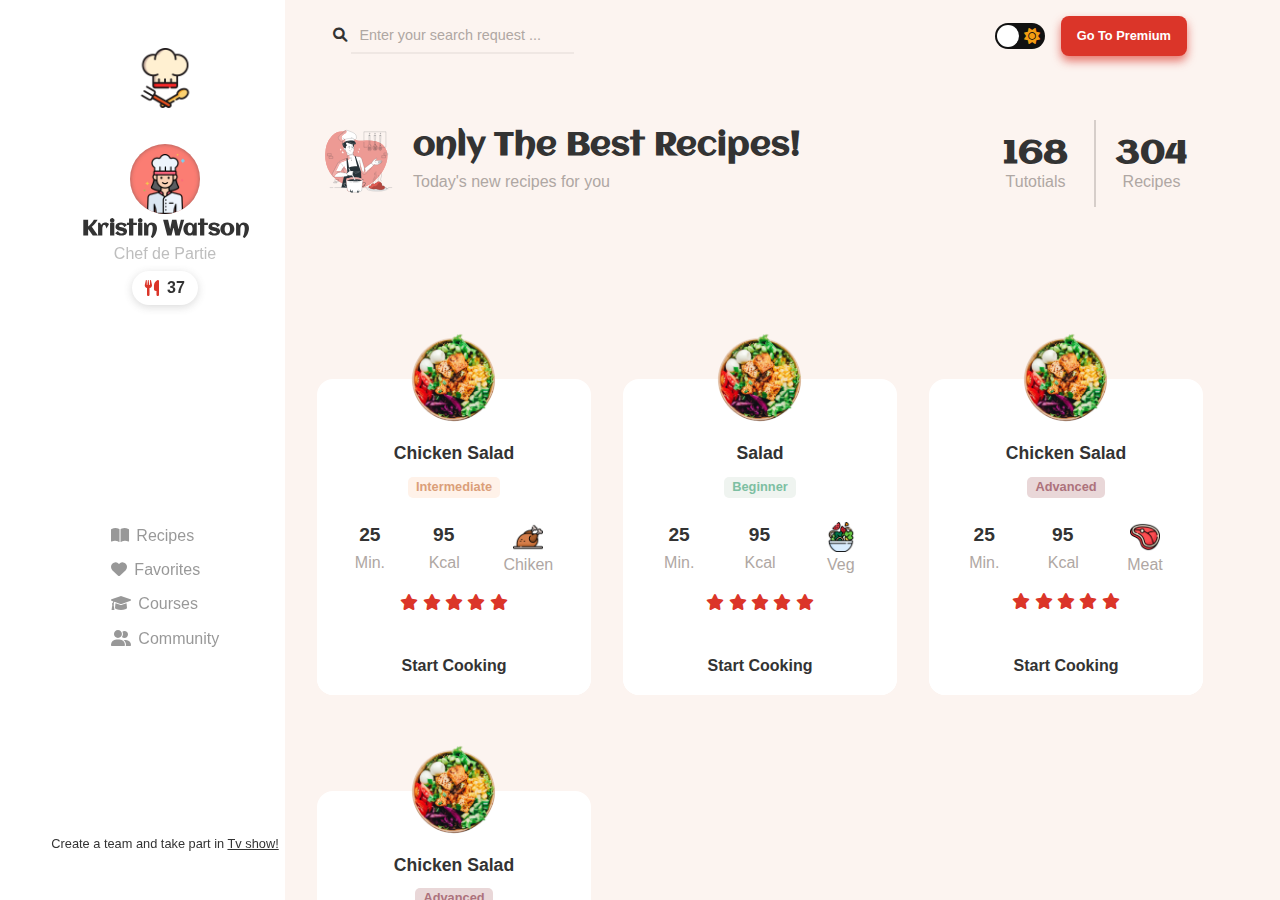
==== layout/index.html @ 3cec821c "Uploaded Files" ====
<!DOCTYPE html>
<html lang="en">
  <head>
    <meta charset="UTF-8" />
    <meta http-equiv="X-UA-Compatible" content="IE=edge" />
    <meta name="viewport" content="width=device-width, initial-scale=1.0" />
    <title>Foody</title>
    <!-- Style Link -->
    <link rel="stylesheet" href="./main.css" />
    <!-- <link rel="stylesheet" href="./css/main-style.css"> -->
    <!-- Top Icon -->
    <link rel="shrtcut icon" type="image/svg" href="./icons/top-logo.png" />
    <!-- Awesome Font -->
    <link rel="stylesheet" href="./css/all.min.css" />
    <!-- Normalize -->
    <link rel="stylesheet" href="./css/normalize.css" />
    <!-- Fonts -->
    <link rel="preconnect" href="https://fonts.googleapis.com" />
    <link rel="preconnect" href="https://fonts.gstatic.com" crossorigin />
    <link
      href="https://fonts.googleapis.com/css2?family=Aclonica&display=swap"
      rel="stylesheet"
    />
  </head>
  <body>
    <div class="container">
      <nav>
        <div class="nav-container">
          <div class="top">
            <div class="logo-content">
              <div class="logo">
                <img src="./icons/top-logo.png" alt="" />
              </div>
            </div>
            <div class="member">
              <div class="image">
                <img src="icons/chef.png" alt="" />
              </div>
              <div class="name">
                <h2>Kristin Watson</h2>
                <span>Chef de Partie</span>
              </div>
              <a href="#" class="cooked-box">
                <i class="fa-solid fa-utensils cooked-box-icon"></i>
                <span>37</span>
              </a>
            </div>
          </div>
          <div class="nav-links">
            <i class="fa-solid fa-bars bar"></i>
            <ul>
              <li>
                <a href="#">
                  <i class="fa-solid fa-book-open nav-icon"></i>
                  Recipes
                </a>
              </li>
              <li>
                <a href="#">
                  <i class="fa-solid fa-heart nav-icon"></i>
                  Favorites
                </a>
              </li>
              <li>
                <a href="#">
                  <i class="fa-solid fa-graduation-cap nav-icon"></i>
                  Courses
                </a>
              </li>
              <li>
                <a href="#">
                  <i class="fa-solid fa-user-group nav-icon"></i>
                  Community
                </a>
              </li>
            </ul>
          </div>
          <div class="team">
            <div class="images"></div>
            <p>Create a team and take part in <u>Tv show!</u></p>
          </div>
        </div>
      </nav>
      <section class="main-contents">
        <header>
          <form action="" class="search-box">
            <i class="fa-solid fa-magnifying-glass search-icon"></i>
            <input
              type="text"
              class="search-input"
              placeholder="Enter your search request ..."
            />
          </form>
          <div class="buttons">
            <div class="theme-btn">
              <input type="checkbox" id="themeBtn" class="check-box" />
              <label for="themeBtn" class="label">
                <i class="fa-solid fa-moon moon-icon"></i>
                <i class="fa-solid fa-sun sun-icon"></i>
                <div class="boll"></div>
              </label>
            </div>
            <div class="pro-button">
              <button>Go To Premium</button>
            </div>
          </div>
        </header>
        <div class="main-content">
          <div class="sub-header">
            <div class="right">
              <div class="image">
                <img src="./images/Chef-bro.svg" alt="" />
              </div>
              <div class="text">
                <h1>only The Best Recipes!</h1>
                <p>Today's new recipes for you</p>
              </div>
            </div>
            <div class="left">
              <div class="nums">
                <div class="num">
                  <h2>168</h2>
                  <span>Tutotials</span>
                </div>
                <div class="num">
                  <h2>304</h2>
                  <span>Recipes</span>
                </div>
              </div>
            </div>
          </div>
          <div class="cards">
            <!-- Card 1 -->
            <div class="card">
              <div class="food-image">
                <img src="./images/chiken.png" alt="" />
              </div>
              <h3>Chicken Salad</h3>
              <span class="level" data-level="intermediate">Intermediate</span>
              <div class="nums">
                <div class="hour">
                  <h3>25</h3>
                  <span>Min.</span>
                </div>
                <div class="kcal">
                  <h3>95</h3>
                  <span>Kcal</span>
                </div>
                <div class="type">
                  <div class="image" data-type="chiken">
                    <img src="./icons/type-icon/chicken.png" alt="" />
                  </div>
                  <span>Chiken</span>
                </div>
              </div>
              <div class="starts">
                <i class="fa-solid fa-star"></i>
                <i class="fa-solid fa-star"></i>
                <i class="fa-solid fa-star"></i>
                <i class="fa-solid fa-star"></i>
                <i class="fa-solid fa-star"></i>
              </div>
              <div class="btn">
                <button class="start-btn">Start Cooking</button>
              </div>
            </div>
            <!-- Card2 -->
            <div class="card">
              <div class="food-image">
                <img src="./images/chiken.png" alt="" />
              </div>
              <h3>Salad</h3>
              <span class="level" data-level="beginner">Beginner</span>
              <div class="nums">
                <div class="hour">
                  <h3>25</h3>
                  <span>Min.</span>
                </div>
                <div class="kcal">
                  <h3>95</h3>
                  <span>Kcal</span>
                </div>
                <div class="type">
                  <div class="image" data-type="veg">
                    <img src="./icons/type-icon/salad.png" alt="" />
                  </div>
                  <span>Veg</span>
                </div>
              </div>
              <div class="starts">
                <i class="fa-solid fa-star"></i>
                <i class="fa-solid fa-star"></i>
                <i class="fa-solid fa-star"></i>
                <i class="fa-solid fa-star"></i>
                <i class="fa-solid fa-star"></i>
              </div>
              <div class="btn">
                <button class="start-btn">Start Cooking</button>
              </div>
            </div>
            <div class="card">
              <div class="food-image">
                <img src="./images/chiken.png" alt="" />
              </div>
              <h3>Chicken Salad</h3>
              <span class="level" data-level="advanced">Advanced</span>
              <div class="nums">
                <div class="hour">
                  <h3>25</h3>
                  <span>Min.</span>
                </div>
                <div class="kcal">
                  <h3>95</h3>
                  <span>Kcal</span>
                </div>
                <div class="type">
                  <div class="image" data-type="meat">
                    <img src="./icons/type-icon/meat.png" alt="" />
                  </div>
                  <span>Meat</span>
                </div>
              </div>
              <div class="starts">
                <i class="fa-solid fa-star"></i>
                <i class="fa-solid fa-star"></i>
                <i class="fa-solid fa-star"></i>
                <i class="fa-solid fa-star"></i>
                <i class="fa-solid fa-star"></i>
              </div>
              <div class="btn">
                <button class="start-btn">Start Cooking</button>
              </div>
            </div>
            <div class="card">
              <div class="food-image">
                <img src="./images/chiken.png" alt="" />
              </div>
              <h3>Chicken Salad</h3>
              <span class="level" data-level="advanced">Advanced</span>
              <div class="nums">
                <div class="hour">
                  <h3>25</h3>
                  <span>Min.</span>
                </div>
                <div class="kcal">
                  <h3>95</h3>
                  <span>Kcal</span>
                </div>
                <div class="type">
                  <div class="image" data-type="meat">
                    <img src="./icons/type-icon/meat.png" alt="" />
                  </div>
                  <span>Meat</span>
                </div>
              </div>
              <div class="starts">
                <i class="fa-solid fa-star"></i>
                <i class="fa-solid fa-star"></i>
                <i class="fa-solid fa-star"></i>
                <i class="fa-solid fa-star"></i>
                <i class="fa-solid fa-star"></i>
              </div>
              <div class="btn">
                <button class="start-btn">Start Cooking</button>
              </div>
            </div>
          </div>
        </div>
      </section>
    </div>

    <!-- JavaScript -->
    <script src="./js/main.js"></script>
  </body>
</html>
---- layout/main.css ----
:root {
  --main-margin: 80px;
  --section-padding: 60px;
}

:root {
  --green: #7dbfa2;
  --dark-green: #7bbfa4;
  --green-text: #98b4a7;
  --green-background: #eff4f0;
  --red: #db3529;
  --red-text: #ad727c;
  --red-background: #e9d7d8;
  --yellow: #db9f79;
  --yellow-background: #fff2e9;
  --pink: #fb7d73;
  --main-background: #fcf4f0;
  --sub-text: #afa7a3;
}

h1,
h2 {
  font-family: "Aclonica", sans-serif;
}

* {
  -webkit-box-sizing: border-box;
  box-sizing: border-box;
  margin: 0;
  padding: 0;
}

html {
  scroll-behavior: smooth;
}

::-moz-selection {
  background-color: var(--pink);
  color: #fff;
}

::selection {
  background-color: var(--pink);
  color: #fff;
}

/* Start secroller Edit */
::-webkit-scrollbar {
  width: 12px;
}

::-webkit-scrollbar-thumb {
  background-color: var(--green-text);
}

/* End secroller Edit */
body {
  /* font-family: "Work Sans", sans-serif; */
  font-family: "Almarai", sans-serif;
  color: #333;
  background: -webkit-gradient(linear, left top, right top, color-stop(50%, #fff), color-stop(50%, var(--main-background)));
  background: linear-gradient(90deg, #fff 50%, var(--main-background) 50%);
}
@media (max-width: 820px) {
  body {
    background: unset;
    background-color: var(--main-background) !important;
  }
}

.container {
  padding-left: 15px;
  padding-right: 15px;
  margin-left: auto;
  margin-right: auto;
  display: -ms-grid !important;
  display: grid !important;
  -ms-grid-columns: 240px 1fr !important;
  grid-template-columns: 240px 1fr !important;
  width: 100vw;
  height: 100vh;
  overflow-x: hidden;
}
@media (max-width: 820px) {
  .container {
    -ms-grid-columns: 1fr !important;
    grid-template-columns: 1fr !important;
  }
}

/* Small */
@media (min-width: 768px) {
  .container {
    width: 820px;
  }
}
/* Medium */
@media (min-width: 992px) {
  .container {
    width: 970px;
  }
}
/* Large */
@media (min-width: 1200px) {
  .container {
    width: 1220px;
  }
}
nav {
  background-color: #fff;
}
@media (max-width: 820px) {
  nav {
    background-color: transparent;
  }
}
nav .nav-container {
  height: 100vh;
  width: 240px;
  display: -webkit-box;
  display: -ms-flexbox;
  display: flex;
  -webkit-box-pack: justify;
      -ms-flex-pack: justify;
          justify-content: space-between;
  -webkit-box-align: center;
      -ms-flex-align: center;
          align-items: center;
  -webkit-box-orient: vertical;
  -webkit-box-direction: normal;
      -ms-flex-direction: column;
          flex-direction: column;
  padding: 3rem 0;
  position: fixed;
  top: auto;
}
@media (max-width: 820px) {
  nav .nav-container {
    width: 100%;
    position: relative;
    -webkit-box-orient: horizontal;
    -webkit-box-direction: normal;
        -ms-flex-direction: row;
            flex-direction: row;
    height: auto;
    padding: 1rem 0;
  }
}
nav .nav-container .top {
  display: -webkit-box;
  display: -ms-flexbox;
  display: flex;
  -webkit-box-pack: center;
      -ms-flex-pack: center;
          justify-content: center;
  -webkit-box-align: center;
      -ms-flex-align: center;
          align-items: center;
  -webkit-box-orient: vertical;
  -webkit-box-direction: normal;
      -ms-flex-direction: column;
          flex-direction: column;
}
@media (max-width: 820px) {
  nav .nav-container .top {
    -webkit-box-orient: horizontal;
    -webkit-box-direction: normal;
        -ms-flex-direction: row;
            flex-direction: row;
  }
}
nav .nav-container .top .logo-content {
  display: -webkit-box;
  display: -ms-flexbox;
  display: flex;
  -webkit-box-pack: justify;
      -ms-flex-pack: justify;
          justify-content: space-between;
  -webkit-box-align: center;
      -ms-flex-align: center;
          align-items: center;
}
nav .nav-container .top .logo-content .logo img {
  width: 60px;
}
nav .nav-container .top .member {
  margin: 2rem 0;
  display: -webkit-box;
  display: -ms-flexbox;
  display: flex;
  -webkit-box-pack: center;
      -ms-flex-pack: center;
          justify-content: center;
  -webkit-box-align: center;
      -ms-flex-align: center;
          align-items: center;
  -webkit-box-orient: vertical;
  -webkit-box-direction: normal;
      -ms-flex-direction: column;
          flex-direction: column;
}
@media (max-width: 820px) {
  nav .nav-container .top .member {
    -webkit-box-orient: horizontal;
    -webkit-box-direction: normal;
        -ms-flex-direction: row;
            flex-direction: row;
    margin: 0 1rem;
  }
}
nav .nav-container .top .member .image {
  width: 70px;
  height: 70px;
  border-radius: 50%;
  background-color: var(--pink);
  display: -webkit-box;
  display: -ms-flexbox;
  display: flex;
  -webkit-box-pack: center;
      -ms-flex-pack: center;
          justify-content: center;
  -webkit-box-align: end;
      -ms-flex-align: end;
          align-items: flex-end;
  overflow: hidden;
  -webkit-box-shadow: 0 0 4px #41414180 inset;
          box-shadow: 0 0 4px #41414180 inset;
}
@media (max-width: 820px) {
  nav .nav-container .top .member .image {
    width: 50px;
    height: 50px;
    margin: 0 1rem;
  }
}
nav .nav-container .top .member .image img {
  width: 60px;
  height: 60px;
}
@media (max-width: 820px) {
  nav .nav-container .top .member .image img {
    width: 40px;
    height: 40px;
  }
}
nav .nav-container .top .member .name {
  text-align: center;
}
nav .nav-container .top .member .name h2 {
  font-size: 1.3rem;
  margin: 0.2rem 0;
}
@media (max-width: 820px) {
  nav .nav-container .top .member .name h2 {
    font-size: 0.8rem;
    white-space: nowrap;
  }
}
nav .nav-container .top .member .name span {
  color: #bebebe;
}
@media (max-width: 820px) {
  nav .nav-container .top .member .name span {
    font-size: 0.7rem;
  }
}
nav .nav-container .top .member .cooked-box {
  display: -webkit-box;
  display: -ms-flexbox;
  display: flex;
  -webkit-box-pack: center;
      -ms-flex-pack: center;
          justify-content: center;
  -webkit-box-align: center;
      -ms-flex-align: center;
          align-items: center;
  margin-top: 0.5rem;
  padding: 0.5rem 0.8rem;
  border-radius: 50px;
  background-color: #fff;
  text-decoration: none;
  color: #333;
  -webkit-box-shadow: 0px 2px 8px rgba(68, 68, 68, 0.2);
          box-shadow: 0px 2px 8px rgba(68, 68, 68, 0.2);
}
@media (max-width: 820px) {
  nav .nav-container .top .member .cooked-box {
    display: none;
  }
}
nav .nav-container .top .member .cooked-box .cooked-box-icon {
  color: var(--red);
  margin-right: 0.5rem;
  font-size: 1rem;
}
nav .nav-container .top .member .cooked-box span {
  font-weight: 600;
}
nav .nav-container .nav-links .bar {
  display: none;
  font-size: 1.5rem;
  cursor: pointer;
}
@media (max-width: 820px) {
  nav .nav-container .nav-links .bar {
    display: block;
  }
}
nav .nav-container .nav-links .bar.active + ul {
  display: block;
}
nav .nav-container .nav-links ul {
  list-style: none;
}
@media (max-width: 820px) {
  nav .nav-container .nav-links ul {
    display: none;
    position: absolute;
    background-color: #fff;
    padding: 1rem;
    width: 100%;
    left: 50%;
    -webkit-transform: translateX(-50%);
            transform: translateX(-50%);
    z-index: 10;
    top: 96px;
    text-align: center;
    border-radius: 1rem;
  }
}
nav .nav-container .nav-links ul li {
  margin: 1rem 0;
}
@media (max-width: 820px) {
  nav .nav-container .nav-links ul li {
    padding: 1rem;
  }
}
nav .nav-container .nav-links ul li a {
  opacity: 0.5;
  color: #333;
  text-decoration: none;
  -webkit-transition: 0.3s;
  transition: 0.3s;
  white-space: nowrap;
}
nav .nav-container .nav-links ul li a .nav-icon {
  margin-right: 0.2rem;
  font-size: 1rem;
}
nav .nav-container .nav-links ul li:hover a {
  opacity: 1;
}
nav .nav-container .nav-links ul li:hover a .nav-icon {
  color: var(--red);
}
nav .nav-container .team p {
  font-size: 0.8rem;
  text-align: center;
}
@media (max-width: 820px) {
  nav .nav-container .team p {
    display: none;
  }
}

.main-contents {
  background-color: var(--main-background);
  padding: 0 2rem;
}
@media (max-width: 820px) {
  .main-contents {
    padding: 0;
  }
}
.main-contents header {
  display: -webkit-box;
  display: -ms-flexbox;
  display: flex;
  -webkit-box-pack: justify;
      -ms-flex-pack: justify;
          justify-content: space-between;
  -webkit-box-align: center;
      -ms-flex-align: center;
          align-items: center;
  -ms-flex-wrap: wrap;
      flex-wrap: wrap;
  padding: 1rem;
}
@media (max-width: 820px) {
  .main-contents header {
    -webkit-box-pack: center;
        -ms-flex-pack: center;
            justify-content: center;
  }
}
@media (max-width: 820px) {
  .main-contents header form {
    margin: 1rem 0;
  }
}
.main-contents header form .search-icon {
  color: #333;
  font-size: 0.9rem;
}
.main-contents header form .search-input {
  background-color: transparent;
  padding: 0.5rem;
  border: none;
  border-bottom: 2px solid #efe7e3;
}
.main-contents header form .search-input:focus {
  outline: none;
}
.main-contents header form .search-input::-webkit-input-placeholder {
  color: var(--sub-text);
  font-size: 0.9rem;
}
.main-contents header form .search-input::-moz-placeholder {
  color: var(--sub-text);
  font-size: 0.9rem;
}
.main-contents header form .search-input:-ms-input-placeholder {
  color: var(--sub-text);
  font-size: 0.9rem;
}
.main-contents header form .search-input::-ms-input-placeholder {
  color: var(--sub-text);
  font-size: 0.9rem;
}
.main-contents header form .search-input::placeholder {
  color: var(--sub-text);
  font-size: 0.9rem;
}
.main-contents header .buttons {
  display: -webkit-box;
  display: -ms-flexbox;
  display: flex;
  -webkit-box-align: center;
      -ms-flex-align: center;
          align-items: center;
  -webkit-box-pack: center;
      -ms-flex-pack: center;
          justify-content: center;
}
.main-contents header .buttons .theme-btn .check-box {
  opacity: 0;
  position: absolute;
}
.main-contents header .buttons .theme-btn .label {
  position: relative;
  background-color: #111;
  display: -webkit-box;
  display: -ms-flexbox;
  display: flex;
  -webkit-box-align: center;
      -ms-flex-align: center;
          align-items: center;
  -webkit-box-pack: justify;
      -ms-flex-pack: justify;
          justify-content: space-between;
  border-radius: 50px;
  padding: 5px;
  height: 26px;
  width: 50px;
  margin: 0 1rem;
}
.main-contents header .buttons .theme-btn .label .moon-icon {
  color: #f1c40f;
}
.main-contents header .buttons .theme-btn .label .sun-icon {
  color: #f39c12;
}
.main-contents header .buttons .theme-btn .label .boll {
  background-color: #fff;
  height: 22px;
  width: 22px;
  position: absolute;
  top: 2px;
  left: 2px;
  border-radius: 50%;
  -webkit-transition: -webkit-transform 0.2s linear;
  transition: -webkit-transform 0.2s linear;
  transition: transform 0.2s linear;
  transition: transform 0.2s linear, -webkit-transform 0.2s linear;
  cursor: pointer;
}
.main-contents header .buttons .theme-btn .label .boll.checked {
  -webkit-transform: translateX(24px) !important;
          transform: translateX(24px) !important;
}
.main-contents header .buttons .pro-button button {
  background-color: var(--red);
  color: #fff;
  font-weight: 600;
  font-size: 0.8rem;
  padding: 0.8rem 1rem;
  border: none;
  border-radius: 0.5rem;
  cursor: pointer;
  -webkit-box-shadow: 0 5px 10px #db3529a8;
          box-shadow: 0 5px 10px #db3529a8;
}
.main-contents header .buttons .pro-button button:focus {
  outline: none;
}
.main-contents .main-content .sub-header {
  display: -webkit-box;
  display: -ms-flexbox;
  display: flex;
  -webkit-box-pack: justify;
      -ms-flex-pack: justify;
          justify-content: space-between;
  -webkit-box-align: center;
      -ms-flex-align: center;
          align-items: center;
  -ms-flex-wrap: wrap;
      flex-wrap: wrap;
  padding: 3rem 0;
}
@media (max-width: 820px) {
  .main-contents .main-content .sub-header {
    -webkit-box-pack: center;
        -ms-flex-pack: center;
            justify-content: center;
    -webkit-box-orient: vertical;
    -webkit-box-direction: normal;
        -ms-flex-direction: column;
            flex-direction: column;
  }
}
.main-contents .main-content .sub-header .right {
  display: -webkit-box;
  display: -ms-flexbox;
  display: flex;
  -webkit-box-align: center;
      -ms-flex-align: center;
          align-items: center;
  -ms-flex-wrap: wrap;
      flex-wrap: wrap;
}
@media (max-width: 820px) {
  .main-contents .main-content .sub-header .right {
    -webkit-box-orient: vertical;
    -webkit-box-direction: normal;
        -ms-flex-direction: column;
            flex-direction: column;
    -webkit-box-pack: center;
        -ms-flex-pack: center;
            justify-content: center;
    text-align: center;
  }
}
.main-contents .main-content .sub-header .right .image img {
  width: 80px;
  height: 80px;
}
.main-contents .main-content .sub-header .right .text {
  margin: 0 1rem;
}
@media (max-width: 820px) {
  .main-contents .main-content .sub-header .right .text {
    margin: 1rem;
  }
}
.main-contents .main-content .sub-header .right .text h1 {
  margin: 0;
}
.main-contents .main-content .sub-header .right .text p {
  margin: 0.5rem 0;
  color: var(--sub-text);
}
.main-contents .main-content .sub-header .left .nums {
  display: -webkit-box;
  display: -ms-flexbox;
  display: flex;
  -webkit-box-pack: center;
      -ms-flex-pack: center;
          justify-content: center;
  -webkit-box-align: center;
      -ms-flex-align: center;
          align-items: center;
  gap: 3rem;
  position: relative;
  padding: 1rem;
}
.main-contents .main-content .sub-header .left .nums:before {
  content: "";
  position: absolute;
  height: 100%;
  width: 1px;
  background-color: var(--sub-text);
  left: 50%;
  -webkit-transform: translateX(-50%);
          transform: translateX(-50%);
}
.main-contents .main-content .sub-header .left .nums .num {
  text-align: center;
}
.main-contents .main-content .sub-header .left .nums .num h2 {
  font-size: 2rem;
}
.main-contents .main-content .sub-header .left .nums .num span {
  color: var(--sub-text);
}
.main-contents .main-content .cards {
  display: -ms-grid;
  display: grid;
  grid-template-columns: repeat(auto-fill, minmax(250px, 1fr));
  gap: 2rem;
  padding: var(--section-padding) 0;
}
.main-contents .main-content .cards .card {
  position: relative;
  background-color: #fff;
  padding: 4rem 1rem 1rem;
  text-align: center;
  border-radius: 1rem;
  -webkit-transition: 0.3s;
  transition: 0.3s;
  margin-top: 4rem;
}
.main-contents .main-content .cards .card:hover {
  -webkit-transform: translateY(-10px);
          transform: translateY(-10px);
  -webkit-box-shadow: 0 20px 20px #db352928;
          box-shadow: 0 20px 20px #db352928;
}
.main-contents .main-content .cards .card .food-image {
  position: absolute;
  top: -60px;
  left: 50%;
  -webkit-transform: translateX(-50%);
          transform: translateX(-50%);
}
.main-contents .main-content .cards .card .food-image img {
  width: 120px;
  height: 120px;
}
.main-contents .main-content .cards .card h3 {
  font-size: 1.1rem;
}
.main-contents .main-content .cards .card .level {
  display: inline-block;
  padding: 0.2rem 0.5rem;
  border-radius: 5px;
  font-size: 0.8rem;
  font-weight: 600;
  margin: 0.8rem 0 1.5rem;
}
.main-contents .main-content .cards .card .level[data-level=beginner] {
  color: var(--green);
  background-color: var(--green-background);
}
.main-contents .main-content .cards .card .level[data-level=advanced] {
  color: var(--red-text);
  background-color: var(--red-background);
}
.main-contents .main-content .cards .card .level[data-level=intermediate] {
  color: var(--yellow);
  background-color: var(--yellow-background);
}
.main-contents .main-content .cards .card .nums {
  display: -webkit-box;
  display: -ms-flexbox;
  display: flex;
  -ms-flex-pack: distribute;
      justify-content: space-around;
  -webkit-box-align: center;
      -ms-flex-align: center;
          align-items: center;
}
.main-contents .main-content .cards .card .nums .hour h3,
.main-contents .main-content .cards .card .nums .kcal h3,
.main-contents .main-content .cards .card .nums .type h3 {
  font-size: 1.2rem;
  width: 30px;
  height: 30px;
}
.main-contents .main-content .cards .card .nums .hour span,
.main-contents .main-content .cards .card .nums .kcal span,
.main-contents .main-content .cards .card .nums .type span {
  display: inline-block;
  color: var(--sub-text);
}
.main-contents .main-content .cards .card .nums .type .image img {
  width: 30px;
}
.main-contents .main-content .cards .card .starts {
  margin: 1.2rem 0;
}
.main-contents .main-content .cards .card .starts i {
  color: var(--red);
}
.main-contents .main-content .cards .card .btn {
  position: relative;
  display: -webkit-box;
  display: -ms-flexbox;
  display: flex;
  -webkit-box-pack: center;
      -ms-flex-pack: center;
          justify-content: center;
  -webkit-box-align: center;
      -ms-flex-align: center;
          align-items: center;
  height: 3rem;
}
.main-contents .main-content .cards .card .btn .start-btn {
  position: absolute;
  background-color: #fff;
  width: calc(100% + 32px);
  height: 120%;
  border: none;
  bottom: -16px;
  color: #333;
  font-weight: 600;
  border-radius: 0 0 1rem 1rem;
  -webkit-transition: 0.3s;
  transition: 0.3s;
  cursor: pointer;
}
.main-contents .main-content .cards .card:hover .start-btn {
  background-color: var(--red);
  color: #fff;
}
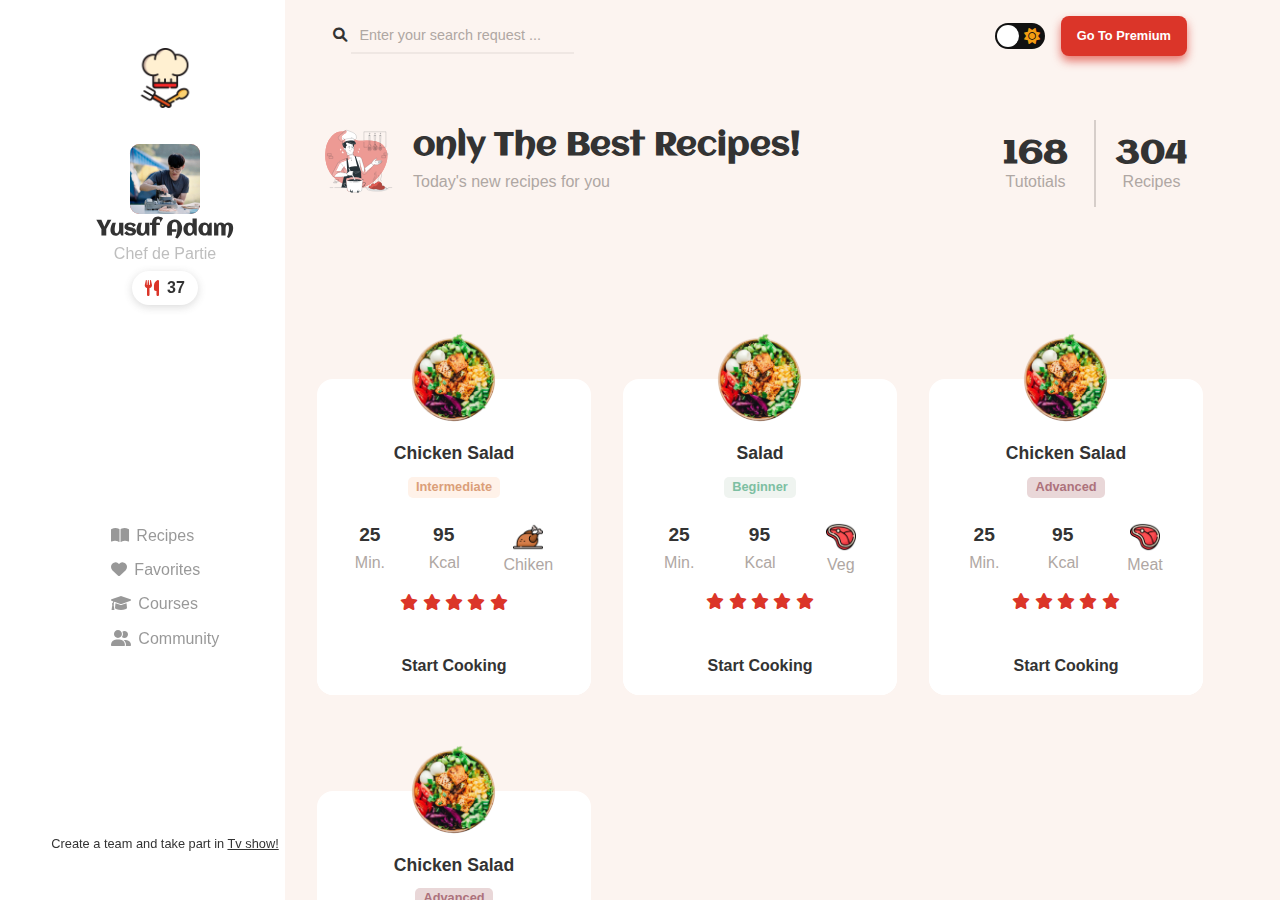
==== commit 8d73eca6: "Uploaded Files" ====
--- a/layout/index.html
+++ b/layout/index.html
@@ -23,250 +23,254 @@
     />
   </head>
   <body>
-    <div class="container">
-      <nav>
-        <div class="nav-container">
-          <div class="top">
-            <div class="logo-content">
-              <div class="logo">
-                <img src="./icons/top-logo.png" alt="" />
-              </div>
-            </div>
-            <div class="member">
-              <div class="image">
-                <img src="icons/chef.png" alt="" />
-              </div>
-              <div class="name">
-                <h2>Kristin Watson</h2>
-                <span>Chef de Partie</span>
-              </div>
-              <a href="#" class="cooked-box">
-                <i class="fa-solid fa-utensils cooked-box-icon"></i>
-                <span>37</span>
-              </a>
+    <div class="background-container">
+      <div class="home-container">
+        <nav>
+          <div class="nav-container">
+            <div class="top">
+              <div class="logo-content">
+                <a href="index.html" class="logo">
+                  <img src="./icons/top-logo.png" alt="" />
+                </a>
+              </div>
+              <div class="member">
+                <div class="image">
+                  <img src="images/member-page-img/cooker.jpg" alt="" />
+                </div>
+                <div class="name">
+                  <h2>Yusuf Adam</h2>
+                  <span>Chef de Partie</span>
+                </div>
+                <a href="#" class="cooked-box">
+                  <i class="fa-solid fa-utensils cooked-box-icon"></i>
+                  <span>37</span>
+                </a>
+              </div>
+            </div>
+            <div class="nav-links">
+              <i class="fa-solid fa-bars bar"></i>
+              <ul>
+                <li>
+                  <a href="member-page.html">
+                    <i class="fa-solid fa-book-open nav-icon"></i>
+                    Recipes
+                  </a>
+                </li>
+                <li>
+                  <a href="#">
+                    <i class="fa-solid fa-heart nav-icon"></i>
+                    Favorites
+                  </a>
+                </li>
+                <li>
+                  <a href="#">
+                    <i class="fa-solid fa-graduation-cap nav-icon"></i>
+                    Courses
+                  </a>
+                </li>
+                <li>
+                  <a href="#">
+                    <i class="fa-solid fa-user-group nav-icon"></i>
+                    Community
+                  </a>
+                </li>
+              </ul>
+            </div>
+            <div class="team">
+              <div class="images"></div>
+              <p>Create a team and take part in <u>Tv show!</u></p>
             </div>
           </div>
-          <div class="nav-links">
-            <i class="fa-solid fa-bars bar"></i>
-            <ul>
-              <li>
-                <a href="#">
-                  <i class="fa-solid fa-book-open nav-icon"></i>
-                  Recipes
-                </a>
-              </li>
-              <li>
-                <a href="#">
-                  <i class="fa-solid fa-heart nav-icon"></i>
-                  Favorites
-                </a>
-              </li>
-              <li>
-                <a href="#">
-                  <i class="fa-solid fa-graduation-cap nav-icon"></i>
-                  Courses
-                </a>
-              </li>
-              <li>
-                <a href="#">
-                  <i class="fa-solid fa-user-group nav-icon"></i>
-                  Community
-                </a>
-              </li>
-            </ul>
+        </nav>
+        <section class="main-contents">
+          <div class="header">
+            <form action="" class="search-box">
+              <i class="fa-solid fa-magnifying-glass search-icon"></i>
+              <input
+                type="text"
+                class="search-input"
+                placeholder="Enter your search request ..."
+              />
+            </form>
+            <div class="buttons">
+              <div class="theme-btn">
+                <input type="checkbox" id="themeBtn" class="check-box" />
+                <label for="themeBtn" class="label">
+                  <i class="fa-solid fa-moon moon-icon"></i>
+                  <i class="fa-solid fa-sun sun-icon"></i>
+                  <div class="boll"></div>
+                </label>
+              </div>
+              <div class="pro-button">
+                <button class="cta-button">Go To Premium</button>
+              </div>
+            </div>
           </div>
-          <div class="team">
-            <div class="images"></div>
-            <p>Create a team and take part in <u>Tv show!</u></p>
+          <div class="main-content">
+            <div class="sub-header">
+              <div class="right">
+                <div class="image">
+                  <img src="./images/Chef-bro.svg" alt="" />
+                </div>
+                <div class="text">
+                  <h1>only The Best Recipes!</h1>
+                  <p>Today's new recipes for you</p>
+                </div>
+              </div>
+              <div class="left">
+                <div class="nums">
+                  <div class="num">
+                    <h2>168</h2>
+                    <span>Tutotials</span>
+                  </div>
+                  <div class="num">
+                    <h2>304</h2>
+                    <span>Recipes</span>
+                  </div>
+                </div>
+              </div>
+            </div>
+            <div class="cards">
+              <!-- Card 1 -->
+              <div class="card">
+                <div class="food-image">
+                  <img src="./images/chiken.png" alt="" />
+                </div>
+                <h3>Chicken Salad</h3>
+                <span class="level" data-level="intermediate"
+                  >Intermediate</span
+                >
+                <div class="nums">
+                  <div class="hour">
+                    <h3>25</h3>
+                    <span>Min.</span>
+                  </div>
+                  <div class="kcal">
+                    <h3>95</h3>
+                    <span>Kcal</span>
+                  </div>
+                  <div class="type">
+                    <div class="image" data-type="chiken">
+                      <img src="./icons/type-icon/chicken.png" alt="" />
+                    </div>
+                    <span>Chiken</span>
+                  </div>
+                </div>
+                <div class="starts">
+                  <i class="fa-solid fa-star"></i>
+                  <i class="fa-solid fa-star"></i>
+                  <i class="fa-solid fa-star"></i>
+                  <i class="fa-solid fa-star"></i>
+                  <i class="fa-solid fa-star"></i>
+                </div>
+                <div class="btn">
+                  <button class="start-btn">Start Cooking</button>
+                </div>
+              </div>
+              <!-- Card2 -->
+              <div class="card">
+                <div class="food-image">
+                  <img src="./images/chiken.png" alt="" />
+                </div>
+                <h3>Salad</h3>
+                <span class="level" data-level="beginner">Beginner</span>
+                <div class="nums">
+                  <div class="hour">
+                    <h3>25</h3>
+                    <span>Min.</span>
+                  </div>
+                  <div class="kcal">
+                    <h3>95</h3>
+                    <span>Kcal</span>
+                  </div>
+                  <div class="type">
+                    <div class="image" data-type="veg">
+                      <img src="./icons/type-icon/meat.png" alt="" />
+                    </div>
+                    <span>Veg</span>
+                  </div>
+                </div>
+                <div class="starts">
+                  <i class="fa-solid fa-star"></i>
+                  <i class="fa-solid fa-star"></i>
+                  <i class="fa-solid fa-star"></i>
+                  <i class="fa-solid fa-star"></i>
+                  <i class="fa-solid fa-star"></i>
+                </div>
+                <div class="btn">
+                  <button class="start-btn">Start Cooking</button>
+                </div>
+              </div>
+              <div class="card">
+                <div class="food-image">
+                  <img src="./images/chiken.png" alt="" />
+                </div>
+                <h3>Chicken Salad</h3>
+                <span class="level" data-level="advanced">Advanced</span>
+                <div class="nums">
+                  <div class="hour">
+                    <h3>25</h3>
+                    <span>Min.</span>
+                  </div>
+                  <div class="kcal">
+                    <h3>95</h3>
+                    <span>Kcal</span>
+                  </div>
+                  <div class="type">
+                    <div class="image" data-type="meat">
+                      <img src="./icons/type-icon/meat.png" alt="" />
+                    </div>
+                    <span>Meat</span>
+                  </div>
+                </div>
+                <div class="starts">
+                  <i class="fa-solid fa-star"></i>
+                  <i class="fa-solid fa-star"></i>
+                  <i class="fa-solid fa-star"></i>
+                  <i class="fa-solid fa-star"></i>
+                  <i class="fa-solid fa-star"></i>
+                </div>
+                <div class="btn">
+                  <button class="start-btn">Start Cooking</button>
+                </div>
+              </div>
+              <div class="card">
+                <div class="food-image">
+                  <img src="./images/chiken.png" alt="" />
+                </div>
+                <h3>Chicken Salad</h3>
+                <span class="level" data-level="advanced">Advanced</span>
+                <div class="nums">
+                  <div class="hour">
+                    <h3>25</h3>
+                    <span>Min.</span>
+                  </div>
+                  <div class="kcal">
+                    <h3>95</h3>
+                    <span>Kcal</span>
+                  </div>
+                  <div class="type">
+                    <div class="image" data-type="meat">
+                      <img src="./icons/type-icon/meat.png" alt="" />
+                    </div>
+                    <span>Meat</span>
+                  </div>
+                </div>
+                <div class="starts">
+                  <i class="fa-solid fa-star"></i>
+                  <i class="fa-solid fa-star"></i>
+                  <i class="fa-solid fa-star"></i>
+                  <i class="fa-solid fa-star"></i>
+                  <i class="fa-solid fa-star"></i>
+                </div>
+                <div class="btn">
+                  <button class="start-btn">Start Cooking</button>
+                </div>
+              </div>
+            </div>
           </div>
-        </div>
-      </nav>
-      <section class="main-contents">
-        <header>
-          <form action="" class="search-box">
-            <i class="fa-solid fa-magnifying-glass search-icon"></i>
-            <input
-              type="text"
-              class="search-input"
-              placeholder="Enter your search request ..."
-            />
-          </form>
-          <div class="buttons">
-            <div class="theme-btn">
-              <input type="checkbox" id="themeBtn" class="check-box" />
-              <label for="themeBtn" class="label">
-                <i class="fa-solid fa-moon moon-icon"></i>
-                <i class="fa-solid fa-sun sun-icon"></i>
-                <div class="boll"></div>
-              </label>
-            </div>
-            <div class="pro-button">
-              <button>Go To Premium</button>
-            </div>
-          </div>
-        </header>
-        <div class="main-content">
-          <div class="sub-header">
-            <div class="right">
-              <div class="image">
-                <img src="./images/Chef-bro.svg" alt="" />
-              </div>
-              <div class="text">
-                <h1>only The Best Recipes!</h1>
-                <p>Today's new recipes for you</p>
-              </div>
-            </div>
-            <div class="left">
-              <div class="nums">
-                <div class="num">
-                  <h2>168</h2>
-                  <span>Tutotials</span>
-                </div>
-                <div class="num">
-                  <h2>304</h2>
-                  <span>Recipes</span>
-                </div>
-              </div>
-            </div>
-          </div>
-          <div class="cards">
-            <!-- Card 1 -->
-            <div class="card">
-              <div class="food-image">
-                <img src="./images/chiken.png" alt="" />
-              </div>
-              <h3>Chicken Salad</h3>
-              <span class="level" data-level="intermediate">Intermediate</span>
-              <div class="nums">
-                <div class="hour">
-                  <h3>25</h3>
-                  <span>Min.</span>
-                </div>
-                <div class="kcal">
-                  <h3>95</h3>
-                  <span>Kcal</span>
-                </div>
-                <div class="type">
-                  <div class="image" data-type="chiken">
-                    <img src="./icons/type-icon/chicken.png" alt="" />
-                  </div>
-                  <span>Chiken</span>
-                </div>
-              </div>
-              <div class="starts">
-                <i class="fa-solid fa-star"></i>
-                <i class="fa-solid fa-star"></i>
-                <i class="fa-solid fa-star"></i>
-                <i class="fa-solid fa-star"></i>
-                <i class="fa-solid fa-star"></i>
-              </div>
-              <div class="btn">
-                <button class="start-btn">Start Cooking</button>
-              </div>
-            </div>
-            <!-- Card2 -->
-            <div class="card">
-              <div class="food-image">
-                <img src="./images/chiken.png" alt="" />
-              </div>
-              <h3>Salad</h3>
-              <span class="level" data-level="beginner">Beginner</span>
-              <div class="nums">
-                <div class="hour">
-                  <h3>25</h3>
-                  <span>Min.</span>
-                </div>
-                <div class="kcal">
-                  <h3>95</h3>
-                  <span>Kcal</span>
-                </div>
-                <div class="type">
-                  <div class="image" data-type="veg">
-                    <img src="./icons/type-icon/salad.png" alt="" />
-                  </div>
-                  <span>Veg</span>
-                </div>
-              </div>
-              <div class="starts">
-                <i class="fa-solid fa-star"></i>
-                <i class="fa-solid fa-star"></i>
-                <i class="fa-solid fa-star"></i>
-                <i class="fa-solid fa-star"></i>
-                <i class="fa-solid fa-star"></i>
-              </div>
-              <div class="btn">
-                <button class="start-btn">Start Cooking</button>
-              </div>
-            </div>
-            <div class="card">
-              <div class="food-image">
-                <img src="./images/chiken.png" alt="" />
-              </div>
-              <h3>Chicken Salad</h3>
-              <span class="level" data-level="advanced">Advanced</span>
-              <div class="nums">
-                <div class="hour">
-                  <h3>25</h3>
-                  <span>Min.</span>
-                </div>
-                <div class="kcal">
-                  <h3>95</h3>
-                  <span>Kcal</span>
-                </div>
-                <div class="type">
-                  <div class="image" data-type="meat">
-                    <img src="./icons/type-icon/meat.png" alt="" />
-                  </div>
-                  <span>Meat</span>
-                </div>
-              </div>
-              <div class="starts">
-                <i class="fa-solid fa-star"></i>
-                <i class="fa-solid fa-star"></i>
-                <i class="fa-solid fa-star"></i>
-                <i class="fa-solid fa-star"></i>
-                <i class="fa-solid fa-star"></i>
-              </div>
-              <div class="btn">
-                <button class="start-btn">Start Cooking</button>
-              </div>
-            </div>
-            <div class="card">
-              <div class="food-image">
-                <img src="./images/chiken.png" alt="" />
-              </div>
-              <h3>Chicken Salad</h3>
-              <span class="level" data-level="advanced">Advanced</span>
-              <div class="nums">
-                <div class="hour">
-                  <h3>25</h3>
-                  <span>Min.</span>
-                </div>
-                <div class="kcal">
-                  <h3>95</h3>
-                  <span>Kcal</span>
-                </div>
-                <div class="type">
-                  <div class="image" data-type="meat">
-                    <img src="./icons/type-icon/meat.png" alt="" />
-                  </div>
-                  <span>Meat</span>
-                </div>
-              </div>
-              <div class="starts">
-                <i class="fa-solid fa-star"></i>
-                <i class="fa-solid fa-star"></i>
-                <i class="fa-solid fa-star"></i>
-                <i class="fa-solid fa-star"></i>
-                <i class="fa-solid fa-star"></i>
-              </div>
-              <div class="btn">
-                <button class="start-btn">Start Cooking</button>
-              </div>
-            </div>
-          </div>
-        </div>
-      </section>
+        </section>
+      </div>
     </div>
 
     <!-- JavaScript -->
--- a/layout/main.css
+++ b/layout/main.css
@@ -1,6 +1,264 @@
+@charset "UTF-8";
 :root {
   --main-margin: 80px;
   --section-padding: 60px;
+}
+
+header {
+  background-color: var(--main-background);
+  z-index: 10;
+}
+header .container {
+  display: -webkit-box;
+  display: -ms-flexbox;
+  display: flex;
+  -webkit-box-pack: justify;
+      -ms-flex-pack: justify;
+          justify-content: space-between;
+  -webkit-box-align: center;
+      -ms-flex-align: center;
+          align-items: center;
+  padding-top: 0.5rem;
+  padding-bottom: 0.5rem;
+  position: relative;
+}
+header .container .logo {
+  display: -webkit-box;
+  display: -ms-flexbox;
+  display: flex;
+  -webkit-box-pack: center;
+      -ms-flex-pack: center;
+          justify-content: center;
+  -webkit-box-align: center;
+      -ms-flex-align: center;
+          align-items: center;
+  text-decoration: none;
+  color: #333;
+}
+header .container .logo .image img {
+  width: 50px;
+}
+header .container nav {
+  display: -webkit-box;
+  display: -ms-flexbox;
+  display: flex;
+  -webkit-box-pack: center;
+      -ms-flex-pack: center;
+          justify-content: center;
+  -webkit-box-align: center;
+      -ms-flex-align: center;
+          align-items: center;
+  background-color: transparent;
+}
+@media (max-width: 991px) {
+  header .container nav {
+    -webkit-box-ordinal-group: 4;
+        -ms-flex-order: 3;
+            order: 3;
+  }
+}
+header .container nav .bar {
+  display: none;
+  font-size: 1.2rem;
+  cursor: pointer;
+}
+@media (max-width: 991px) {
+  header .container nav .bar {
+    display: block !important;
+  }
+}
+header .container nav ul {
+  display: -webkit-box;
+  display: -ms-flexbox;
+  display: flex;
+  list-style: none;
+  -webkit-box-align: center;
+      -ms-flex-align: center;
+          align-items: center;
+  z-index: 100;
+}
+@media (max-width: 991px) {
+  header .container nav ul {
+    display: none;
+    -webkit-box-align: unset;
+        -ms-flex-align: unset;
+            align-items: unset;
+  }
+  header .container nav ul.active {
+    display: -webkit-box;
+    display: -ms-flexbox;
+    display: flex;
+    position: absolute;
+    top: 100%;
+    left: 0;
+    width: 100%;
+    -webkit-box-orient: vertical;
+    -webkit-box-direction: normal;
+        -ms-flex-direction: column;
+            flex-direction: column;
+    background-color: #fff;
+    padding: 1rem;
+    -webkit-box-shadow: 2px 2px 10px #00000010;
+            box-shadow: 2px 2px 10px #00000010;
+    border-radius: 0.6rem;
+  }
+}
+header .container nav ul form.search-box {
+  display: -webkit-box;
+  display: -ms-flexbox;
+  display: flex;
+  -webkit-box-pack: center;
+      -ms-flex-pack: center;
+          justify-content: center;
+  -webkit-box-align: center;
+      -ms-flex-align: center;
+          align-items: center;
+  border: 2px dashed var(--sub-text);
+  border-radius: 0.6rem;
+  margin: 0 2rem;
+  width: -webkit-fit-content;
+  width: -moz-fit-content;
+  width: fit-content;
+  height: -webkit-fit-content;
+  height: -moz-fit-content;
+  height: fit-content;
+}
+@media (max-width: 991px) {
+  header .container nav ul form.search-box {
+    margin: 1rem auto;
+  }
+}
+header .container nav ul form.search-box i.search-icon {
+  color: #333;
+  margin: 0 0.5rem;
+}
+header .container nav ul form.search-box input.search-input {
+  border: none;
+  border-radius: 0.4rem;
+  padding: 0.5rem;
+  background-color: transparent;
+}
+header .container nav ul form.search-box input.search-input::-webkit-input-placeholder {
+  color: var(--sub-text);
+}
+header .container nav ul form.search-box input.search-input::-moz-placeholder {
+  color: var(--sub-text);
+}
+header .container nav ul form.search-box input.search-input:-ms-input-placeholder {
+  color: var(--sub-text);
+}
+header .container nav ul form.search-box input.search-input::-ms-input-placeholder {
+  color: var(--sub-text);
+}
+header .container nav ul form.search-box input.search-input::placeholder {
+  color: var(--sub-text);
+}
+header .container nav ul form.search-box input.search-input:focus {
+  outline: none;
+}
+header .container nav ul li {
+  padding: 1rem;
+  position: relative;
+  white-space: nowrap;
+}
+header .container nav ul li:hover ul {
+  display: block;
+}
+header .container nav ul li a {
+  display: -webkit-box;
+  display: -ms-flexbox;
+  display: flex;
+  -webkit-box-align: center;
+      -ms-flex-align: center;
+          align-items: center;
+  text-decoration: none;
+  color: #333;
+  font-weight: 600;
+  -webkit-transition: 0.3s;
+  transition: 0.3s;
+}
+header .container nav ul li a .nav-icon {
+  width: 23px;
+  margin: 0 0.2rem;
+}
+header .container nav ul li:hover > a {
+  color: var(--red);
+}
+header .container nav ul li i {
+  font-size: 1.2rem;
+  margin: 0 0.2rem;
+}
+header .container nav ul li ul {
+  position: absolute;
+  display: none;
+  background-color: #fff;
+  padding: 1rem;
+  top: 100%;
+  left: 0;
+  min-width: 100%;
+  border-radius: 0.6rem;
+  -webkit-box-shadow: 2px 2px 10px #00000010;
+          box-shadow: 2px 2px 10px #00000010;
+}
+header .container nav ul li ul li {
+  padding: 0.5rem 1rem;
+}
+header .container .member {
+  display: -webkit-box;
+  display: -ms-flexbox;
+  display: flex;
+  -webkit-box-align: center;
+      -ms-flex-align: center;
+          align-items: center;
+  -webkit-box-orient: horizontal;
+  -webkit-box-direction: normal;
+      -ms-flex-direction: row;
+          flex-direction: row;
+  cursor: pointer;
+}
+@media (max-width: 991px) {
+  header .container .member {
+    -webkit-box-ordinal-group: 3;
+        -ms-flex-order: 2;
+            order: 2;
+  }
+}
+header .container .member:hover .member-nav ul {
+  display: block;
+}
+header .container .member .image img {
+  width: 40px;
+}
+header .container .member .member-nav {
+  position: relative;
+}
+header .container .member .member-nav i {
+  font-size: 1.2rem;
+}
+header .container .member .member-nav ul {
+  background-color: #fff;
+  position: absolute;
+  right: 0;
+  top: calc(100% + 0.8rem);
+  white-space: nowrap;
+  list-style: none;
+  padding: 1rem;
+  border-radius: 0.8rem;
+  text-align: center;
+  -webkit-box-shadow: 2px 2px 10px #00000010;
+          box-shadow: 2px 2px 10px #00000010;
+  display: none;
+}
+header .container .member .member-nav ul li {
+  padding: 0.5rem;
+  font-weight: 600;
+}
+header .container .member .member-nav ul li a {
+  text-decoration: none;
+  color: #333;
+}
+header .container .member .member-nav ul li:hover > a {
+  color: var(--red);
 }
 
 :root {
@@ -23,6 +281,22 @@
   font-family: "Aclonica", sans-serif;
 }
 
+.cta-button {
+  background-color: var(--red);
+  color: #fff;
+  font-weight: 600;
+  font-size: 0.8rem;
+  padding: 0.8rem 1rem;
+  border: none;
+  border-radius: 0.5rem;
+  cursor: pointer;
+  -webkit-box-shadow: 0 5px 10px #db3529a8;
+          box-shadow: 0 5px 10px #db3529a8;
+}
+.cta-button:focus {
+  outline: none;
+}
+
 * {
   -webkit-box-sizing: border-box;
   box-sizing: border-box;
@@ -58,17 +332,34 @@
   /* font-family: "Work Sans", sans-serif; */
   font-family: "Almarai", sans-serif;
   color: #333;
-  background: -webkit-gradient(linear, left top, right top, color-stop(50%, #fff), color-stop(50%, var(--main-background)));
-  background: linear-gradient(90deg, #fff 50%, var(--main-background) 50%);
-}
-@media (max-width: 820px) {
-  body {
-    background: unset;
-    background-color: var(--main-background) !important;
-  }
 }
 
 .container {
+  padding-left: 15px;
+  padding-right: 15px;
+  margin-left: auto;
+  margin-right: auto;
+}
+
+/* Small */
+@media (min-width: 768px) {
+  .container {
+    width: 750px;
+  }
+}
+/* Medium */
+@media (min-width: 992px) {
+  .container {
+    width: 970px;
+  }
+}
+/* Large */
+@media (min-width: 1200px) {
+  .container {
+    width: 1220px;
+  }
+}
+.home-container {
   padding-left: 15px;
   padding-right: 15px;
   margin-left: auto;
@@ -80,32 +371,43 @@
   width: 100vw;
   height: 100vh;
   overflow-x: hidden;
-}
-@media (max-width: 820px) {
-  .container {
+  /* Small */
+  /* Medium */
+  /* Large */
+}
+@media (max-width: 820px) {
+  .home-container {
     -ms-grid-columns: 1fr !important;
     grid-template-columns: 1fr !important;
   }
 }
-
-/* Small */
 @media (min-width: 768px) {
-  .container {
+  .home-container {
     width: 820px;
   }
 }
-/* Medium */
 @media (min-width: 992px) {
-  .container {
+  .home-container {
     width: 970px;
   }
 }
-/* Large */
 @media (min-width: 1200px) {
-  .container {
+  .home-container {
     width: 1220px;
   }
 }
+
+.background-container {
+  background: -webkit-gradient(linear, left top, right top, color-stop(50%, #fff), color-stop(50%, var(--main-background)));
+  background: linear-gradient(90deg, #fff 50%, var(--main-background) 50%);
+}
+@media (max-width: 820px) {
+  .background-container {
+    background: unset;
+    background-color: var(--main-background) !important;
+  }
+}
+
 nav {
   background-color: #fff;
 }
@@ -211,7 +513,7 @@
 nav .nav-container .top .member .image {
   width: 70px;
   height: 70px;
-  border-radius: 50%;
+  border-radius: 0.6rem;
   background-color: var(--pink);
   display: -webkit-box;
   display: -ms-flexbox;
@@ -234,14 +536,8 @@
   }
 }
 nav .nav-container .top .member .image img {
-  width: 60px;
-  height: 60px;
-}
-@media (max-width: 820px) {
-  nav .nav-container .top .member .image img {
-    width: 40px;
-    height: 40px;
-  }
+  width: 100%;
+  height: 100%;
 }
 nav .nav-container .top .member .name {
   text-align: center;
@@ -373,7 +669,7 @@
     padding: 0;
   }
 }
-.main-contents header {
+.main-contents .header {
   display: -webkit-box;
   display: -ms-flexbox;
   display: flex;
@@ -388,66 +684,66 @@
   padding: 1rem;
 }
 @media (max-width: 820px) {
-  .main-contents header {
+  .main-contents .header {
     -webkit-box-pack: center;
         -ms-flex-pack: center;
             justify-content: center;
   }
 }
 @media (max-width: 820px) {
-  .main-contents header form {
+  .main-contents .header form.search-box {
     margin: 1rem 0;
   }
 }
-.main-contents header form .search-icon {
+.main-contents .header form.search-box .search-icon {
   color: #333;
   font-size: 0.9rem;
 }
-.main-contents header form .search-input {
+.main-contents .header form.search-box .search-input {
   background-color: transparent;
   padding: 0.5rem;
   border: none;
   border-bottom: 2px solid #efe7e3;
 }
-.main-contents header form .search-input:focus {
+.main-contents .header form.search-box .search-input:focus {
   outline: none;
 }
-.main-contents header form .search-input::-webkit-input-placeholder {
+.main-contents .header form.search-box .search-input::-webkit-input-placeholder {
   color: var(--sub-text);
   font-size: 0.9rem;
 }
-.main-contents header form .search-input::-moz-placeholder {
+.main-contents .header form.search-box .search-input::-moz-placeholder {
   color: var(--sub-text);
   font-size: 0.9rem;
 }
-.main-contents header form .search-input:-ms-input-placeholder {
+.main-contents .header form.search-box .search-input:-ms-input-placeholder {
   color: var(--sub-text);
   font-size: 0.9rem;
 }
-.main-contents header form .search-input::-ms-input-placeholder {
+.main-contents .header form.search-box .search-input::-ms-input-placeholder {
   color: var(--sub-text);
   font-size: 0.9rem;
 }
-.main-contents header form .search-input::placeholder {
+.main-contents .header form.search-box .search-input::placeholder {
   color: var(--sub-text);
   font-size: 0.9rem;
 }
-.main-contents header .buttons {
-  display: -webkit-box;
-  display: -ms-flexbox;
-  display: flex;
-  -webkit-box-align: center;
-      -ms-flex-align: center;
-          align-items: center;
-  -webkit-box-pack: center;
-      -ms-flex-pack: center;
-          justify-content: center;
-}
-.main-contents header .buttons .theme-btn .check-box {
+.main-contents .header .buttons {
+  display: -webkit-box;
+  display: -ms-flexbox;
+  display: flex;
+  -webkit-box-align: center;
+      -ms-flex-align: center;
+          align-items: center;
+  -webkit-box-pack: center;
+      -ms-flex-pack: center;
+          justify-content: center;
+}
+.main-contents .header .buttons .theme-btn .check-box {
   opacity: 0;
   position: absolute;
 }
-.main-contents header .buttons .theme-btn .label {
+.main-contents .header .buttons .theme-btn .label {
   position: relative;
   background-color: #111;
   display: -webkit-box;
@@ -465,13 +761,13 @@
   width: 50px;
   margin: 0 1rem;
 }
-.main-contents header .buttons .theme-btn .label .moon-icon {
+.main-contents .header .buttons .theme-btn .label .moon-icon {
   color: #f1c40f;
 }
-.main-contents header .buttons .theme-btn .label .sun-icon {
+.main-contents .header .buttons .theme-btn .label .sun-icon {
   color: #f39c12;
 }
-.main-contents header .buttons .theme-btn .label .boll {
+.main-contents .header .buttons .theme-btn .label .boll {
   background-color: #fff;
   height: 22px;
   width: 22px;
@@ -485,24 +781,9 @@
   transition: transform 0.2s linear, -webkit-transform 0.2s linear;
   cursor: pointer;
 }
-.main-contents header .buttons .theme-btn .label .boll.checked {
+.main-contents .header .buttons .theme-btn .label .boll.checked {
   -webkit-transform: translateX(24px) !important;
           transform: translateX(24px) !important;
-}
-.main-contents header .buttons .pro-button button {
-  background-color: var(--red);
-  color: #fff;
-  font-weight: 600;
-  font-size: 0.8rem;
-  padding: 0.8rem 1rem;
-  border: none;
-  border-radius: 0.5rem;
-  cursor: pointer;
-  -webkit-box-shadow: 0 5px 10px #db3529a8;
-          box-shadow: 0 5px 10px #db3529a8;
-}
-.main-contents header .buttons .pro-button button:focus {
-  outline: none;
 }
 .main-contents .main-content .sub-header {
   display: -webkit-box;
@@ -722,4 +1003,789 @@
 .main-contents .main-content .cards .card:hover .start-btn {
   background-color: var(--red);
   color: #fff;
+}
+
+.landing .landing-image img {
+  width: 100%;
+  height: 220px;
+  -o-object-fit: cover;
+     object-fit: cover;
+}
+
+.container .social-media {
+  display: -webkit-box;
+  display: -ms-flexbox;
+  display: flex;
+  -webkit-box-align: center;
+      -ms-flex-align: center;
+          align-items: center;
+  -webkit-box-pack: end;
+      -ms-flex-pack: end;
+          justify-content: flex-end;
+  gap: 1rem;
+}
+@media (max-width: 991px) {
+  .container .social-media {
+    -webkit-box-pack: justify;
+        -ms-flex-pack: justify;
+            justify-content: space-between;
+  }
+}
+.container .social-media ul.fivoret {
+  display: -webkit-box;
+  display: -ms-flexbox;
+  display: flex;
+  -webkit-box-align: center;
+      -ms-flex-align: center;
+          align-items: center;
+  -webkit-box-pack: end;
+      -ms-flex-pack: end;
+          justify-content: flex-end;
+  list-style: none;
+  border: 2px solid #ebebeb;
+  border-radius: 0.8rem;
+}
+.container .social-media ul.fivoret button {
+  position: relative;
+  display: -webkit-box;
+  display: -ms-flexbox;
+  display: flex;
+  -webkit-box-align: center;
+      -ms-flex-align: center;
+          align-items: center;
+  -webkit-box-pack: center;
+      -ms-flex-pack: center;
+          justify-content: center;
+  width: 50px;
+  height: 50px;
+  text-decoration: none;
+  padding: 0.8rem;
+  background-color: transparent;
+  border: none;
+  cursor: pointer;
+}
+.container .social-media ul.fivoret button:focus {
+  outline: none;
+}
+.container .social-media ul.fivoret button:hover {
+  background-color: var(--main-background);
+}
+.container .social-media ul.fivoret button.fivoret {
+  border-radius: 0.6rem;
+}
+.container .social-media ul.fivoret button.fivoret:hover .social-icon {
+  color: var(--red);
+}
+.container .social-media ul.fivoret button.more-list {
+  border-radius: 0 0.6rem 0.6rem 0;
+}
+.container .social-media ul.fivoret button i.social-icon {
+  display: -webkit-box;
+  display: -ms-flexbox;
+  display: flex;
+  -webkit-box-align: center;
+      -ms-flex-align: center;
+          align-items: center;
+  -webkit-box-pack: center;
+      -ms-flex-pack: center;
+          justify-content: center;
+  font-size: 1.2rem;
+}
+.container .social-media ul.fivoret button:hover span {
+  display: block;
+}
+.container .social-media ul.fivoret button span {
+  position: absolute;
+  display: none;
+  background-color: #fff;
+  bottom: calc(100% + 16px);
+  left: 50%;
+  -webkit-transform: translateX(-50%);
+          transform: translateX(-50%);
+  padding: 1rem;
+  border-radius: 0.6rem;
+  pointer-events: none;
+}
+.container .social-media ul.fivoret button span:before {
+  content: "";
+  position: absolute;
+  bottom: -16px;
+  left: 50%;
+  -webkit-transform: translateX(-50%);
+          transform: translateX(-50%);
+  border: 8px solid;
+  border-color: #fff transparent transparent;
+}
+.container .social-media ul.social-media-list {
+  display: -webkit-box;
+  display: -ms-flexbox;
+  display: flex;
+  -webkit-box-align: center;
+      -ms-flex-align: center;
+          align-items: center;
+  -webkit-box-pack: end;
+      -ms-flex-pack: end;
+          justify-content: flex-end;
+  list-style: none;
+  border: 2px solid #ebebeb;
+  position: relative;
+  border-radius: 0.8rem;
+}
+.container .social-media ul.social-media-list ul {
+  display: -webkit-box;
+  display: -ms-flexbox;
+  display: flex;
+  -webkit-box-align: center;
+      -ms-flex-align: center;
+          align-items: center;
+  -webkit-box-pack: end;
+      -ms-flex-pack: end;
+          justify-content: flex-end;
+  list-style: none;
+  background-color: #fff;
+  border-radius: 0.6rem;
+}
+@media (max-width: 991px) {
+  .container .social-media ul.social-media-list ul {
+    display: none;
+    position: absolute;
+    top: 100%;
+    left: 50%;
+    -webkit-transform: translateX(-50%) translateY(10px);
+            transform: translateX(-50%) translateY(10px);
+    -webkit-box-orient: vertical;
+    -webkit-box-direction: normal;
+        -ms-flex-direction: column;
+            flex-direction: column;
+    border: 2px solid #ebebeb;
+    border-radius: 0.8rem;
+  }
+}
+.container .social-media ul.social-media-list ul li {
+  position: relative;
+  width: 100%;
+  cursor: pointer;
+}
+@media (max-width: 991px) {
+  .container .social-media ul.social-media-list ul li {
+    display: -webkit-box;
+    display: -ms-flexbox;
+    display: flex;
+    -webkit-box-pack: start;
+        -ms-flex-pack: start;
+            justify-content: start;
+    -webkit-box-align: center;
+        -ms-flex-align: center;
+            align-items: center;
+    padding: 0.3rem;
+  }
+}
+.container .social-media ul.social-media-list ul li:first-child {
+  border-radius: 0.6rem 0 0 0.6rem;
+}
+@media (max-width: 991px) {
+  .container .social-media ul.social-media-list ul li:first-child {
+    border-radius: 0.6rem 0.6rem 0 0;
+  }
+}
+.container .social-media ul.social-media-list ul li:hover {
+  background-color: var(--main-background);
+}
+.container .social-media ul.social-media-list ul li a {
+  display: -webkit-box;
+  display: -ms-flexbox;
+  display: flex;
+  width: 50px;
+  height: 50px;
+  text-decoration: none;
+  padding: 0.8rem;
+}
+.container .social-media ul.social-media-list ul li a i.social-icon {
+  display: -webkit-box;
+  display: -ms-flexbox;
+  display: flex;
+  -webkit-box-align: center;
+      -ms-flex-align: center;
+          align-items: center;
+  -webkit-box-pack: center;
+      -ms-flex-pack: center;
+          justify-content: center;
+  font-size: 1.2rem;
+  width: 24px;
+  color: #333;
+}
+.container .social-media ul.social-media-list ul li:hover span {
+  display: block;
+}
+.container .social-media ul.social-media-list ul span {
+  position: absolute;
+  display: none;
+  background-color: #fff;
+  bottom: calc(100% + 16px);
+  left: 50%;
+  -webkit-transform: translateX(-50%);
+          transform: translateX(-50%);
+  padding: 1rem;
+  border-radius: 0.6rem;
+  pointer-events: none;
+}
+@media (min-width: 992px) {
+  .container .social-media ul.social-media-list ul span:before {
+    content: "";
+    position: absolute;
+    bottom: -16px;
+    left: 50%;
+    -webkit-transform: translateX(-50%);
+            transform: translateX(-50%);
+    border: 8px solid;
+    border-color: #fff transparent transparent;
+  }
+}
+@media (max-width: 991px) {
+  .container .social-media ul.social-media-list ul span {
+    position: unset;
+    display: block;
+    background-color: transparent;
+    -webkit-transform: translateX(0);
+            transform: translateX(0);
+  }
+}
+.container .social-media ul.social-media-list button {
+  position: relative;
+  display: -webkit-box;
+  display: -ms-flexbox;
+  display: flex;
+  -webkit-box-align: center;
+      -ms-flex-align: center;
+          align-items: center;
+  -webkit-box-pack: center;
+      -ms-flex-pack: center;
+          justify-content: center;
+  width: 50px;
+  height: 50px;
+  text-decoration: none;
+  padding: 0.8rem;
+  background-color: transparent;
+  border: none;
+  cursor: pointer;
+}
+.container .social-media ul.social-media-list button:focus {
+  outline: none;
+}
+.container .social-media ul.social-media-list button:hover {
+  background-color: var(--main-background);
+}
+.container .social-media ul.social-media-list button.more-list {
+  display: -webkit-box;
+  display: -ms-flexbox;
+  display: flex;
+  border-radius: 0 0.6rem 0.6rem 0;
+}
+.container .social-media ul.social-media-list button.more-list.active + ul {
+  display: -webkit-box;
+  display: -ms-flexbox;
+  display: flex;
+}
+@media (min-width: 992px) {
+  .container .social-media ul.social-media-list button.more-list {
+    -webkit-box-ordinal-group: 3;
+        -ms-flex-order: 2;
+            order: 2;
+  }
+}
+.container .social-media ul.social-media-list button i.social-icon {
+  display: -webkit-box;
+  display: -ms-flexbox;
+  display: flex;
+  -webkit-box-align: center;
+      -ms-flex-align: center;
+          align-items: center;
+  -webkit-box-pack: center;
+      -ms-flex-pack: center;
+          justify-content: center;
+  font-size: 1.2rem;
+}
+.container .social-media ul.social-media-list button:hover span {
+  display: block;
+}
+.container .social-media ul.social-media-list button span {
+  position: absolute;
+  display: none;
+  background-color: #fff;
+  bottom: calc(100% + 16px);
+  left: 50%;
+  -webkit-transform: translateX(-50%);
+          transform: translateX(-50%);
+  padding: 1rem;
+  border-radius: 0.6rem;
+  pointer-events: none;
+}
+.container .social-media ul.social-media-list button span:before {
+  content: "";
+  position: absolute;
+  bottom: -16px;
+  left: 50%;
+  -webkit-transform: translateX(-50%);
+          transform: translateX(-50%);
+  border: 8px solid;
+  border-color: #fff transparent transparent;
+}
+.container .member {
+  display: -webkit-box;
+  display: -ms-flexbox;
+  display: flex;
+  -webkit-box-align: center;
+      -ms-flex-align: center;
+          align-items: center;
+  -webkit-box-orient: vertical;
+  -webkit-box-direction: normal;
+      -ms-flex-direction: column;
+          flex-direction: column;
+}
+.container .member .member-image {
+  border-radius: 50%;
+  overflow: hidden;
+  width: 130px;
+  height: 130px;
+  margin: calc(-65px - 3.375rem);
+  border: 2px solid var(--yellow);
+}
+.container .member .member-image img {
+  width: 130px;
+  height: 130px;
+}
+.container .member .member-text {
+  margin-top: calc(+65px + 3.375rem);
+  text-align: center;
+  max-width: 400px;
+}
+.container .member .member-text .name {
+  margin: 1rem 0;
+  display: -webkit-box;
+  display: -ms-flexbox;
+  display: flex;
+  -webkit-box-align: center;
+      -ms-flex-align: center;
+          align-items: center;
+  -webkit-box-pack: center;
+      -ms-flex-pack: center;
+          justify-content: center;
+  text-align: center;
+}
+.container .member .member-text .name .image {
+  position: relative;
+  margin: 0 0.5rem;
+  pointer-events: none;
+}
+.container .member .member-text .name .image img {
+  width: 32px;
+  position: absolute;
+  top: 50%;
+  -webkit-transform: translateY(-50%);
+          transform: translateY(-50%);
+  left: -25px;
+}
+.container .member .member-text .name h2 {
+  font-size: 2rem;
+}
+.container .member .member-text p {
+  line-height: 1.2;
+}
+.container .member .nums {
+  margin-top: 1rem;
+  padding: 1rem;
+  border-radius: 1rem;
+  display: -webkit-box;
+  display: -ms-flexbox;
+  display: flex;
+  -webkit-box-align: center;
+      -ms-flex-align: center;
+          align-items: center;
+  -webkit-box-pack: center;
+      -ms-flex-pack: center;
+          justify-content: center;
+  border: 2px solid #ebebeb;
+}
+.container .member .nums .num {
+  text-align: center;
+  margin: 0 2rem;
+}
+.container .member .nums .num .image img {
+  width: 32px;
+}
+.container .cards-container {
+  padding: var(--section-padding) 0;
+  display: -webkit-box;
+  display: -ms-flexbox;
+  display: flex;
+  -webkit-box-pack: center;
+      -ms-flex-pack: center;
+          justify-content: center;
+  -webkit-box-align: center;
+      -ms-flex-align: center;
+          align-items: center;
+  -webkit-box-orient: vertical;
+  -webkit-box-direction: normal;
+      -ms-flex-direction: column;
+          flex-direction: column;
+}
+.container .cards-container .filter {
+  position: relative;
+  display: -webkit-box;
+  display: -ms-flexbox;
+  display: flex;
+  -webkit-box-pack: center;
+      -ms-flex-pack: center;
+          justify-content: center;
+  -webkit-box-align: center;
+      -ms-flex-align: center;
+          align-items: center;
+  margin-bottom: 1rem;
+}
+.container .cards-container .filter .selected {
+  background-color: #fff;
+  border-radius: 0.6rem;
+  position: relative;
+  -webkit-box-ordinal-group: 1;
+      -ms-flex-order: 0;
+          order: 0;
+  border: 2px solid #ebebeb;
+  width: 300px;
+}
+.container .cards-container .filter .selected::after {
+  content: "";
+  font-family: fontawesome;
+  position: absolute;
+  right: 10px;
+  top: 50%;
+  -webkit-transform: translateY(-50%);
+          transform: translateY(-50%);
+  -webkit-transition: all 0.4s;
+  transition: all 0.4s;
+}
+.container .cards-container .filter .options-container {
+  position: absolute;
+  z-index: 10;
+  top: 100%;
+  left: 0;
+  background-color: #fff;
+  border: 2px solid #ebebeb;
+  color: #333;
+  width: 100%;
+  margin-top: 0.5rem;
+  visibility: hidden;
+  border-radius: 0.6rem;
+  overflow: hidden;
+  -webkit-box-ordinal-group: 2;
+      -ms-flex-order: 1;
+          order: 1;
+}
+.container .cards-container .filter .options-container.active {
+  visibility: visible;
+}
+.container .cards-container .filter .options-container.active + .selected::after {
+  -webkit-transform: rotate(180deg) translateY(8px);
+          transform: rotate(180deg) translateY(8px);
+}
+.container .cards-container .filter .options-container::-webkit-scrollbar {
+  width: 8px;
+  border-radius: 0 0.6rem 0.6rem 0;
+}
+.container .cards-container .filter .options-container::-webkit-scrollbar-thumb {
+  border-radius: 0 0.6rem 0.6rem 0;
+}
+.container .cards-container .filter .option,
+.container .cards-container .filter .selected {
+  padding: 12px 24px;
+  cursor: pointer;
+}
+.container .cards-container .filter .option:hover {
+  background-color: var(--main-background);
+}
+.container .cards-container .filter label {
+  cursor: pointer;
+}
+.container .cards-container .filter .option .radio {
+  display: none;
+}
+.container .cards {
+  display: -ms-grid;
+  display: grid;
+  gap: 2rem;
+  grid-template-columns: repeat(auto-fill, minmax(220px, 1fr));
+  padding: 1rem 0;
+}
+.container .cards .card {
+  display: block;
+  position: relative;
+  border-radius: 1rem;
+  overflow: hidden;
+  color: #333;
+  -webkit-transition: 0.3s;
+  transition: 0.3s;
+}
+.container .cards .card:hover {
+  -webkit-transform: translateY(-10px);
+          transform: translateY(-10px);
+}
+.container .cards .card .image {
+  height: 100%;
+}
+.container .cards .card .image img {
+  height: 100%;
+  width: 100%;
+  -o-object-fit: cover;
+     object-fit: cover;
+}
+.container .cards .card .content {
+  width: 90%;
+  background: #fff;
+  margin: 0 auto;
+  padding: 1rem;
+  border-radius: 1rem;
+  position: absolute;
+  left: 50%;
+  bottom: 6%;
+  -webkit-transform: translateX(-50%);
+          transform: translateX(-50%);
+  -webkit-box-shadow: 2px 4px 10px #00000040;
+          box-shadow: 2px 4px 10px #00000040;
+}
+.container .cards .card .content .text {
+  text-align: center;
+  margin-bottom: 1rem;
+}
+.container .cards .card .content .text h2 {
+  font-size: 1.5rem;
+}
+.container .cards .card .content .info {
+  display: -webkit-box;
+  display: -ms-flexbox;
+  display: flex;
+  -webkit-box-align: center;
+      -ms-flex-align: center;
+          align-items: center;
+  -webkit-box-pack: justify;
+      -ms-flex-pack: justify;
+          justify-content: space-between;
+}
+.container .cards .card .content .info span {
+  display: -webkit-box;
+  display: -ms-flexbox;
+  display: flex;
+  -webkit-box-pack: center;
+      -ms-flex-pack: center;
+          justify-content: center;
+  -webkit-box-align: center;
+      -ms-flex-align: center;
+          align-items: center;
+}
+.container .cards .card .content .info span .image {
+  margin: 0 0.5rem;
+}
+.container .cards .card .content .info span .image img {
+  width: 25px;
+}
+.container .cards .card .content .info span span span {
+  margin: 0 0.2rem;
+}
+
+.cook-landing .landing-image img {
+  width: 100%;
+  height: 400px;
+  -o-object-fit: cover;
+     object-fit: cover;
+}
+
+.container .title {
+  display: -webkit-box;
+  display: -ms-flexbox;
+  display: flex;
+  -webkit-box-align: center;
+      -ms-flex-align: center;
+          align-items: center;
+  -webkit-box-pack: center;
+      -ms-flex-pack: center;
+          justify-content: center;
+}
+.container .title h2 {
+  font-size: 3rem;
+  margin: 2rem 0;
+}
+.container .cooker {
+  display: -webkit-box;
+  display: -ms-flexbox;
+  display: flex;
+  -webkit-box-align: center;
+      -ms-flex-align: center;
+          align-items: center;
+  gap: 1rem;
+}
+.container .cooker .creat {
+  font-size: 0.8rem;
+  margin-bottom: 0.3rem;
+  color: var(--sub-text);
+  font-weight: 600;
+}
+.container .cooker .sub-member {
+  display: -webkit-box;
+  display: -ms-flexbox;
+  display: flex;
+  -webkit-box-pack: start;
+      -ms-flex-pack: start;
+          justify-content: flex-start;
+  -webkit-box-align: center;
+      -ms-flex-align: center;
+          align-items: center;
+  text-decoration: none;
+  padding: 0.4rem;
+  border: 2px solid #ddd;
+  border-radius: 0.6rem;
+  background-color: #fff;
+  width: -webkit-fit-content;
+  width: -moz-fit-content;
+  width: fit-content;
+}
+.container .cooker .sub-member .image {
+  width: 30px;
+  height: 30px;
+  border-radius: 0.6rem;
+  background-color: var(--pink);
+  overflow: hidden;
+  -webkit-box-shadow: 0 0 4px #41414180 inset;
+          box-shadow: 0 0 4px #41414180 inset;
+}
+@media (max-width: 820px) {
+  .container .cooker .sub-member .image {
+    width: 20px;
+    height: 20px;
+    margin: 0 1rem;
+  }
+}
+.container .cooker .sub-member .image img {
+  width: 100%;
+  height: 100%;
+}
+.container .cooker .sub-member .text {
+  display: -webkit-box;
+  display: -ms-flexbox;
+  display: flex;
+  -webkit-box-align: start;
+      -ms-flex-align: start;
+          align-items: flex-start;
+  margin: 0 0.5rem;
+}
+.container .cooker .sub-member .text .name h3 {
+  font-size: 0.8rem;
+  color: #333;
+}
+.container .cooker .sub-member .text .name p {
+  color: var(--sub-text);
+  font-size: 0.7rem;
+}
+.container .content-container {
+  display: -ms-grid;
+  display: grid;
+  -ms-grid-columns: 1fr 200px;
+  grid-template-columns: 1fr 200px;
+  padding: var(--section-padding) 0;
+}
+.container .content-container .content {
+  display: -webkit-box;
+  display: -ms-flexbox;
+  display: flex;
+  -webkit-box-pack: center;
+      -ms-flex-pack: center;
+          justify-content: center;
+}
+.container .content-container .content .ingredients,
+.container .content-container .content .directions {
+  width: 50%;
+}
+.container .content-container .content .ingredients-header,
+.container .content-container .content .directions-header {
+  display: -webkit-box;
+  display: -ms-flexbox;
+  display: flex;
+  -webkit-box-align: center;
+      -ms-flex-align: center;
+          align-items: center;
+  margin: 1rem 0;
+}
+.container .content-container .content .ingredients-header .image,
+.container .content-container .content .directions-header .image {
+  margin: 0 0.5rem;
+}
+.container .content-container .content .ingredients-header .image img,
+.container .content-container .content .directions-header .image img {
+  width: 32px;
+}
+.container .content-container .content .ingredients-content ul,
+.container .content-container .content .directions-content ul {
+  margin: 0 4rem;
+}
+.container .content-container .content .ingredients-content ul li,
+.container .content-container .content .directions-content ul li {
+  margin: 0.5rem;
+  list-style: none;
+  position: relative;
+}
+.container .content-container .content .ingredients-content ul li::before,
+.container .content-container .content .directions-content ul li::before {
+  content: "";
+  position: absolute;
+  width: 10px;
+  height: 10px;
+  background-color: var(--yellow);
+  left: -20px;
+  top: 4px;
+}
+.container .content-container .content .ingredients-content .to-serve,
+.container .content-container .content .directions-content .to-serve {
+  margin: 0.5rem 0;
+}
+.container .content-container .content .ingredients-content .to-serve-header,
+.container .content-container .content .directions-content .to-serve-header {
+  margin: 1rem 0;
+  display: -webkit-box;
+  display: -ms-flexbox;
+  display: flex;
+  -webkit-box-align: center;
+      -ms-flex-align: center;
+          align-items: center;
+}
+.container .content-container .content .ingredients-content .to-serve-header .image,
+.container .content-container .content .directions-content .to-serve-header .image {
+  margin: 0 0.5rem;
+}
+.container .content-container .content .ingredients-content .to-serve-header .image img,
+.container .content-container .content .directions-content .to-serve-header .image img {
+  width: 32px;
+}
+.container .content-container .content .directions-content {
+  counter-reset: section;
+}
+.container .content-container .content .directions-content p {
+  position: relative;
+  margin: 0.5rem 4rem;
+  padding: 0.5rem;
+}
+.container .content-container .content .directions-content p::before {
+  counter-increment: section;
+  content: counter(section);
+  position: absolute;
+  top: 0;
+  left: -25px;
+  font-size: 1.2rem;
+  font-weight: 600;
+}
+.container .content-container .content .directions-content p:after {
+  content: "";
+  position: absolute;
+  height: 100%;
+  width: 3px;
+  border-radius: 1rem;
+  top: 0;
+  left: -10px;
+  background-color: var(--green);
 }